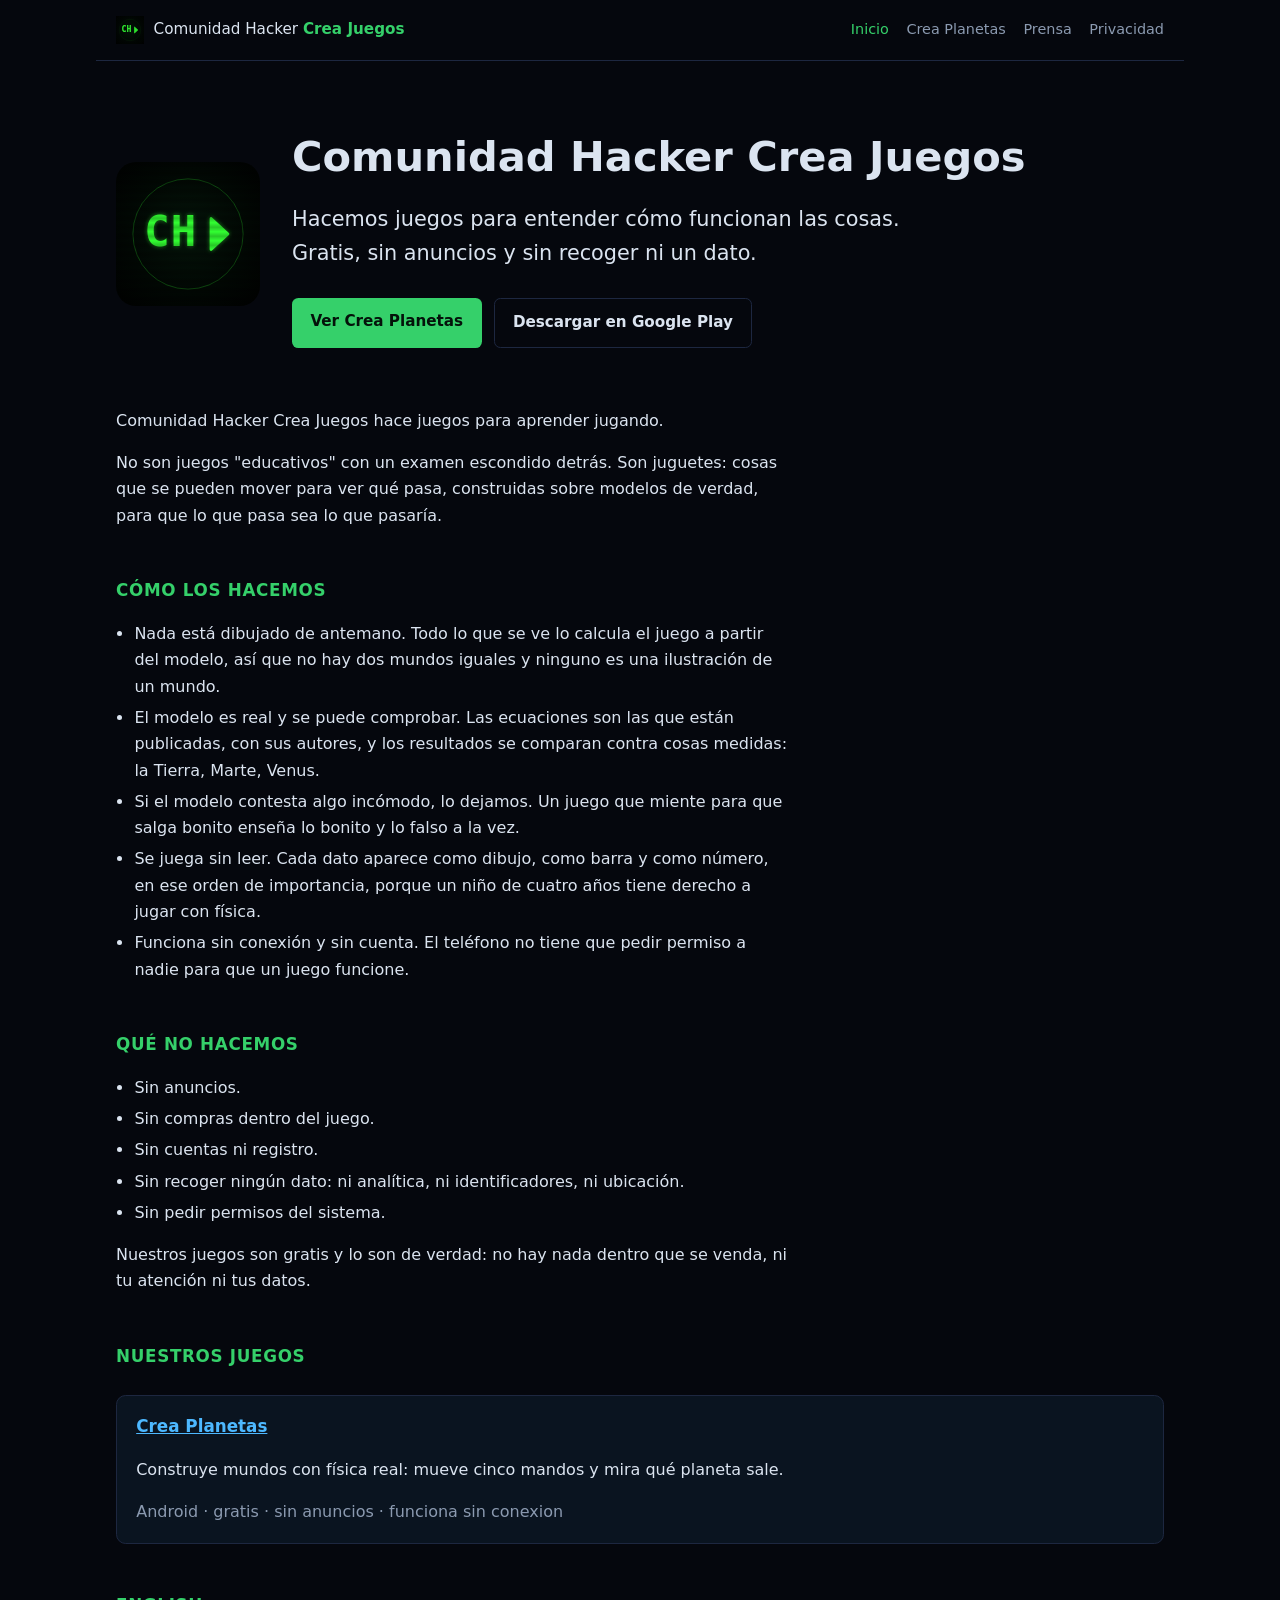
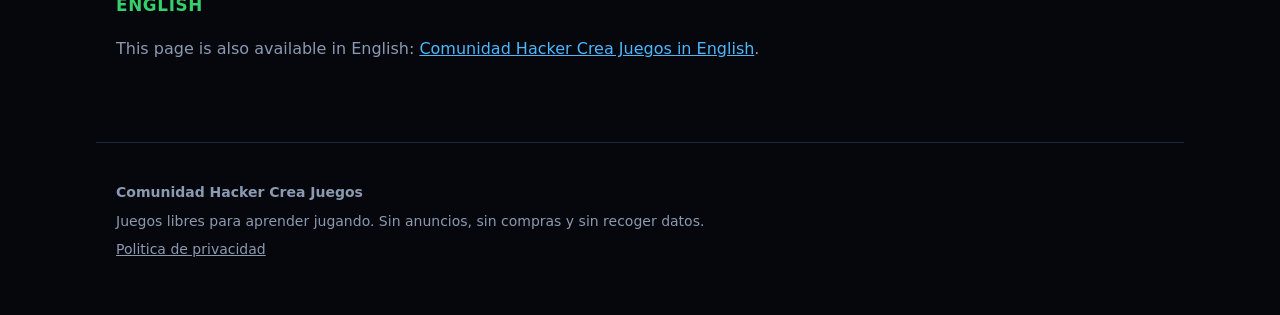
==== index.html @ 1a1ad1ff "initial commit" ====
<!doctype html>
<html lang="es">
<head>
<meta charset="utf-8">
<meta name="viewport" content="width=device-width, initial-scale=1">
<title>Comunidad Hacker Crea Juegos</title>
<meta name="description" content="Hacemos juegos para entender cómo funcionan las cosas. Gratis, sin anuncios y sin recoger ni un dato.">
<meta name="color-scheme" content="dark">

<link rel="icon" type="image/svg+xml" href="assets/icon.svg">
<link rel="stylesheet" href="assets/sitio.css">
<!--
  PAGINA GENERADA. No la edites a mano: "npm run sitio" la reescribe entera desde
  play/*.md en el repositorio del juego, y cualquier cambio hecho aqui se pierde en la
  siguiente generacion. Para cambiar un texto, cambialo en play/.
-->
</head>
<body>

<a class="salta" href="#principal">Ir al contenido</a>

<header class="barra">
  <a class="marca" href="index.html">
    <img src="assets/dev-logo.svg" alt="" width="28" height="28">
    <span>Comunidad Hacker <b>Crea Juegos</b></span>
  </a>
  <nav aria-label="Secciones">
    <a href="index.html" aria-current="page">Inicio</a>
    <a href="crea-planetas/index.html">Crea Planetas</a>
    <a href="prensa.html">Prensa</a>
    <a href="privacidad.html">Privacidad</a>
  </nav>
</header>

<main id="principal">

<div class="heroe">
  <img src="assets/dev-logo.svg" alt="Logotipo de Comunidad Hacker Crea Juegos">
  <div>
    <h1>Comunidad Hacker Crea Juegos</h1>
    <p class="reclamo">Hacemos juegos para entender cómo funcionan las cosas. Gratis, sin anuncios y sin recoger ni un dato.</p>
    <div class="botones">
      <a class="boton" href="crea-planetas/index.html">Ver Crea Planetas</a>
      <a class="boton secundario" href="https://play.google.com/store/apps/details?id=com.creaplanetas.app">Descargar en Google Play</a>
    </div>
  </div>
</div>

<section class="medida">
<p>Comunidad Hacker Crea Juegos hace juegos para aprender jugando.</p>
<p>No son juegos &quot;educativos&quot; con un examen escondido detrás. Son juguetes: cosas que se pueden mover para ver qué pasa, construidas sobre modelos de verdad, para que lo que pasa sea lo que pasaría.</p>
<h2>CÓMO LOS HACEMOS</h2>
<ul>
  <li>Nada está dibujado de antemano. Todo lo que se ve lo calcula el juego a partir del modelo, así que no hay dos mundos iguales y ninguno es una ilustración de un mundo.</li>
  <li>El modelo es real y se puede comprobar. Las ecuaciones son las que están publicadas, con sus autores, y los resultados se comparan contra cosas medidas: la Tierra, Marte, Venus.</li>
  <li>Si el modelo contesta algo incómodo, lo dejamos. Un juego que miente para que salga bonito enseña lo bonito y lo falso a la vez.</li>
  <li>Se juega sin leer. Cada dato aparece como dibujo, como barra y como número, en ese orden de importancia, porque un niño de cuatro años tiene derecho a jugar con física.</li>
  <li>Funciona sin conexión y sin cuenta. El teléfono no tiene que pedir permiso a nadie para que un juego funcione.</li>
</ul>
<h2>QUÉ NO HACEMOS</h2>
<ul>
  <li>Sin anuncios.</li>
  <li>Sin compras dentro del juego.</li>
  <li>Sin cuentas ni registro.</li>
  <li>Sin recoger ningún dato: ni analítica, ni identificadores, ni ubicación.</li>
  <li>Sin pedir permisos del sistema.</li>
</ul>
<p>Nuestros juegos son gratis y lo son de verdad: no hay nada dentro que se venda, ni tu atención ni tus datos.</p>
</section>

<h2>Nuestros juegos</h2>
<div class="rejilla">
  <article class="tarjeta">
    <h3><a href="crea-planetas/index.html">Crea Planetas</a></h3>
    <p>Construye mundos con física real: mueve cinco mandos y mira qué planeta sale.</p>
    <p class="apagado">Android · gratis · sin anuncios · funciona sin conexion</p>
  </article>
</div>

<h2>English</h2>
<section class="medida">
<p class="apagado">
  This page is also available in English:
  <a href="en/index.html">Comunidad Hacker Crea Juegos in English</a>.
</p>
</section>

</main>

<footer class="pie">
  <p><strong>Comunidad Hacker Crea Juegos</strong></p>
  <p>Juegos libres para aprender jugando. Sin anuncios, sin compras y sin recoger datos.</p>
  <p><a href="privacidad.html">Politica de privacidad</a></p>

</footer>

</body>
</html>
---- assets/sitio.css ----
/*
  Hoja de estilo del sitio de Comunidad Hacker Crea Juegos.

  GENERADA: la escribe tools/site/estilo.mjs desde el repositorio del juego. No editar aqui.

  Sin framework y sin fuentes externas, a proposito. Una tipografia de Google Fonts es una
  peticion a un tercero desde una pagina cuya politica de privacidad dice que no se contacta
  con ningun servidor: seria falso en la propia pagina que lo promete. `system-ui` es la
  fuente del aparato y no viaja por la red.

  La paleta es la de play/privacidad.html, que ya existia y ahora la comparten las dos.
*/

:root {
  --fondo: #05070d;
  --texto: #dbe4f0;
  --apagado: #8b9ab0;
  --verde: #35d06a;
  --enlace: #4db8ff;
  --panel: #0a1420;
  --borde: #1d2740;
  color-scheme: dark;
}

* { box-sizing: border-box; }

body {
  margin: 0;
  background: var(--fondo);
  color: var(--texto);
  font: 16px/1.65 system-ui, -apple-system, "Segoe UI", Roboto, sans-serif;
  -webkit-text-size-adjust: 100%;
}

img { max-width: 100%; height: auto; display: block; }
a { color: var(--enlace); }
code {
  background: #121a2a; padding: .1rem .35rem; border-radius: .25rem;
  font-size: .875em; word-break: break-word;
}

/* El enlace de salto solo aparece al tabular: sin el, quien navega con teclado tiene que
   recorrer la barra entera en cada pagina. */
.salta {
  position: absolute; left: -9999px;
  background: var(--verde); color: #05070d; padding: .6rem 1rem; border-radius: .3rem;
  font-weight: 600; text-decoration: none; z-index: 10;
}
.salta:focus { left: 1rem; top: 1rem; }

.barra {
  display: flex; flex-wrap: wrap; gap: .5rem 1.5rem;
  align-items: center; justify-content: space-between;
  max-width: 68rem; margin: 0 auto; padding: 1rem 1.25rem;
  border-bottom: 1px solid var(--borde);
}
.marca {
  display: flex; align-items: center; gap: .6rem;
  color: var(--texto); text-decoration: none; font-size: .95rem;
}
.marca b { color: var(--verde); font-weight: 600; }
.barra nav { display: flex; flex-wrap: wrap; gap: 1.1rem; font-size: .9rem; }
.barra nav a { color: var(--apagado); text-decoration: none; }
.barra nav a:hover { color: var(--texto); }
.barra nav a[aria-current="page"] { color: var(--verde); }

main { max-width: 68rem; margin: 0 auto; padding: 0 1.25rem 4rem; }

h1 { font-size: clamp(1.75rem, 5vw, 2.6rem); line-height: 1.15; margin: 2.5rem 0 .5rem; }
h2 {
  font-size: 1.05rem; letter-spacing: .04em; text-transform: uppercase;
  color: var(--verde); margin: 3rem 0 .75rem;
}
h3 { font-size: 1.05rem; margin: 2rem 0 .4rem; }
.reclamo { font-size: clamp(1.05rem, 2.5vw, 1.3rem); color: var(--texto); max-width: 40rem; }
.apagado { color: var(--apagado); }
.medida { max-width: 42rem; }

ul { padding-left: 1.15rem; }
li { margin: .3rem 0; }

/* Portada: el heroe lleva el icono grande y el reclamo al lado, y cae a una columna en
   moviles porque a 360 px el icono y el texto lado a lado dejan 12 caracteres por linea. */
.heroe {
  display: grid; gap: 2rem; align-items: center;
  grid-template-columns: minmax(0, 1fr);
  padding: 2rem 0 1rem;
}
@media (min-width: 46rem) { .heroe { grid-template-columns: 9rem minmax(0, 1fr); } }
.heroe img { border-radius: 1.25rem; width: 100%; max-width: 9rem; }

.botones { display: flex; flex-wrap: wrap; gap: .75rem; margin: 1.75rem 0; }
.boton {
  display: inline-block; padding: .7rem 1.15rem; border-radius: .4rem;
  text-decoration: none; font-weight: 600; font-size: .95rem;
  background: var(--verde); color: #04120a;
}
.boton.secundario {
  background: transparent; color: var(--texto);
  border: 1px solid var(--borde);
}
.boton:hover { filter: brightness(1.1); }

/* Tarjetas: la rejilla se autoajusta en vez de fijar columnas por ancho de pantalla, asi
   que anadir un segundo juego al catalogo no obliga a tocar el CSS. */
.rejilla {
  display: grid; gap: 1.25rem; margin: 1.5rem 0;
  grid-template-columns: repeat(auto-fit, minmax(min(100%, 17rem), 1fr));
}
.tarjeta {
  background: var(--panel); border: 1px solid var(--borde); border-radius: .6rem;
  padding: 1.1rem 1.2rem;
}
.tarjeta h3 { margin-top: 0; }
.tarjeta p:last-child { margin-bottom: 0; }

.destacado {
  border-left: 3px solid var(--verde); background: var(--panel);
  padding: .85rem 1rem; margin: 1.5rem 0; border-radius: 0 .35rem .35rem 0;
}

/* Galeria de capturas. Las imagenes son 16:9 y se declara `aspect-ratio` para que el hueco
   este reservado antes de que carguen: sin eso la pagina salta cada vez que llega una, que
   con ocho imagenes de un mega es todo el rato. */
.galeria { display: grid; gap: 1.5rem; margin: 1.5rem 0; }
@media (min-width: 46rem) { .galeria { grid-template-columns: 1fr 1fr; } }
.captura {
  background: var(--panel); border: 1px solid var(--borde);
  border-radius: .6rem; overflow: hidden;
}
.captura img { aspect-ratio: 16 / 9; background: #000; }
.captura figcaption { padding: .8rem 1rem 1rem; }
.captura strong { display: block; letter-spacing: .04em; font-size: .9rem; color: var(--verde); }
.captura span { display: block; color: var(--apagado); font-size: .875rem; margin-top: .2rem; }
.captura .datos {
  margin-top: .5rem; font-size: .8rem; color: var(--apagado);
  font-variant-numeric: tabular-nums;
}

table { border-collapse: collapse; width: 100%; margin: 1.25rem 0; font-size: .925rem; }
th, td { text-align: left; padding: .55rem .6rem; border-bottom: 1px solid var(--borde); vertical-align: top; }
th { color: var(--apagado); font-weight: 600; }

.pie {
  max-width: 68rem; margin: 0 auto; padding: 2rem 1.25rem 3rem;
  border-top: 1px solid var(--borde); color: var(--apagado); font-size: .875rem;
}
.pie a { color: var(--apagado); }
.pie p { margin: .35rem 0; }
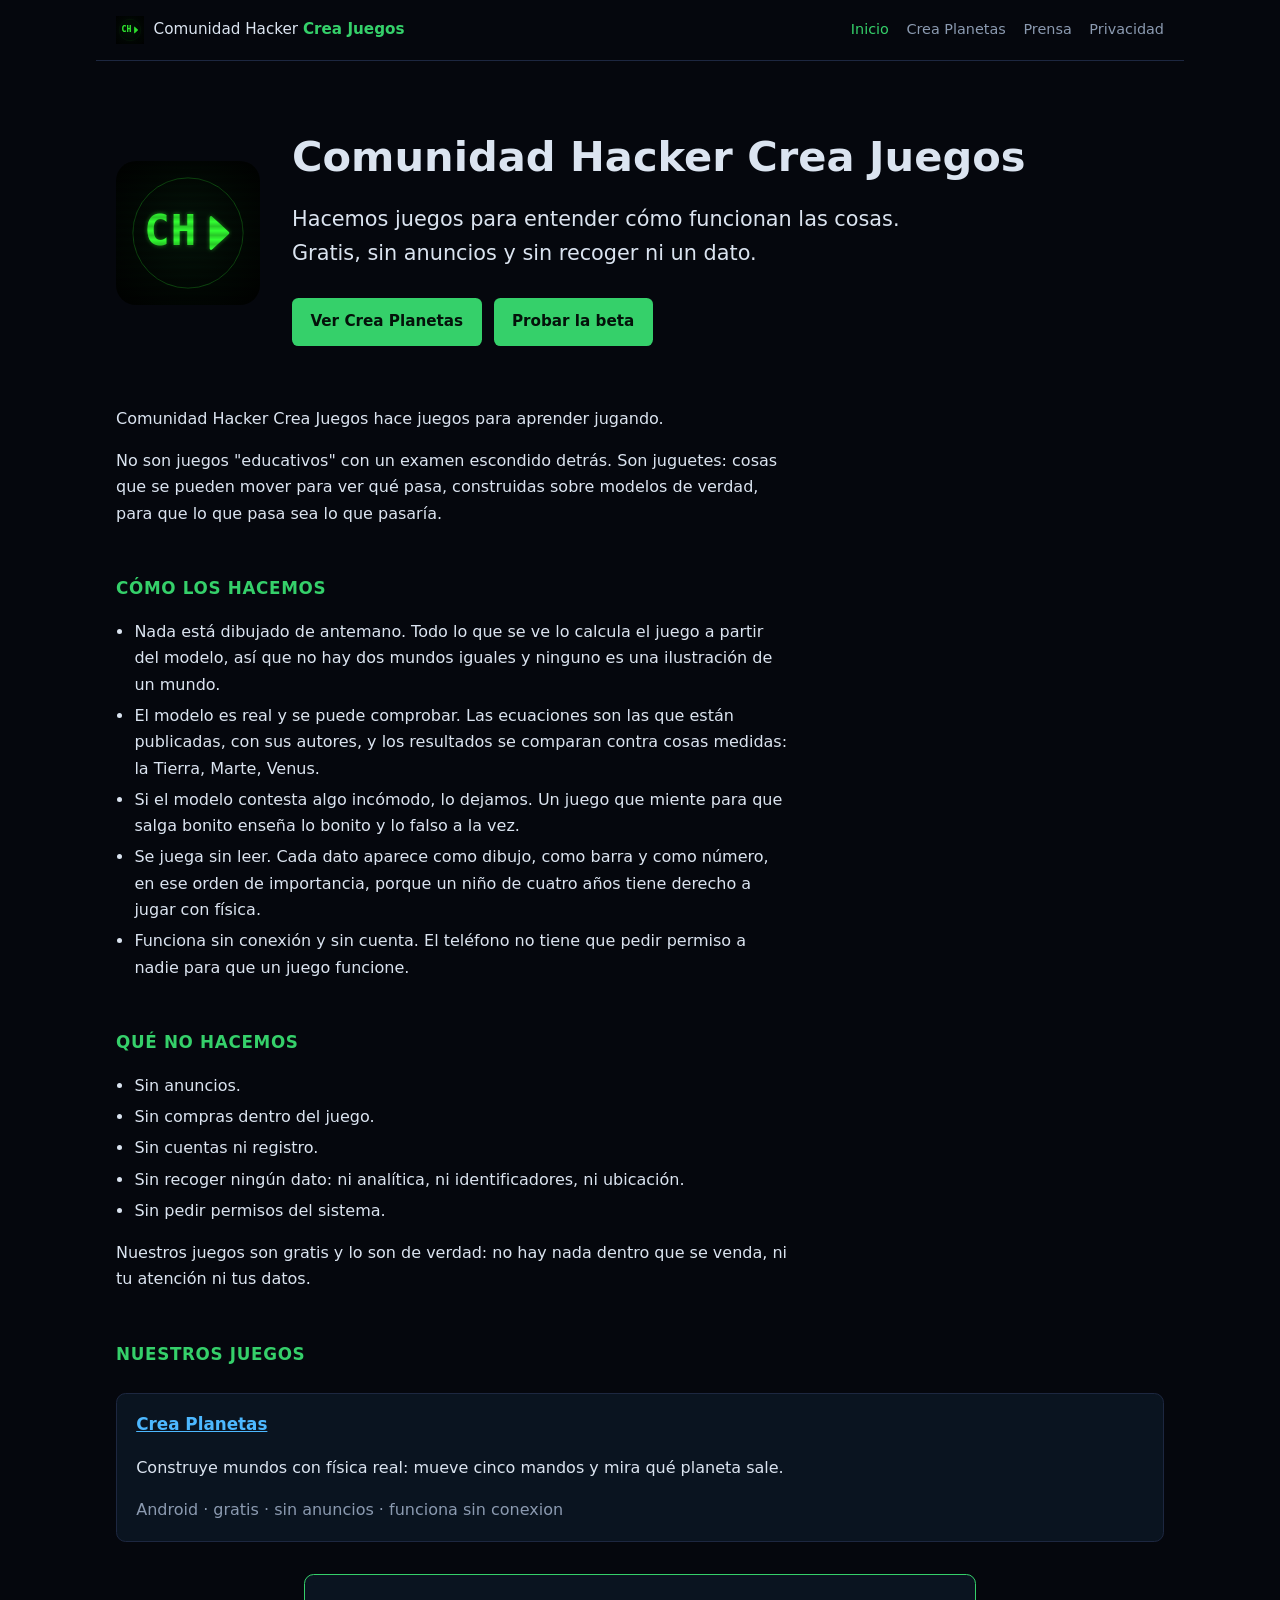
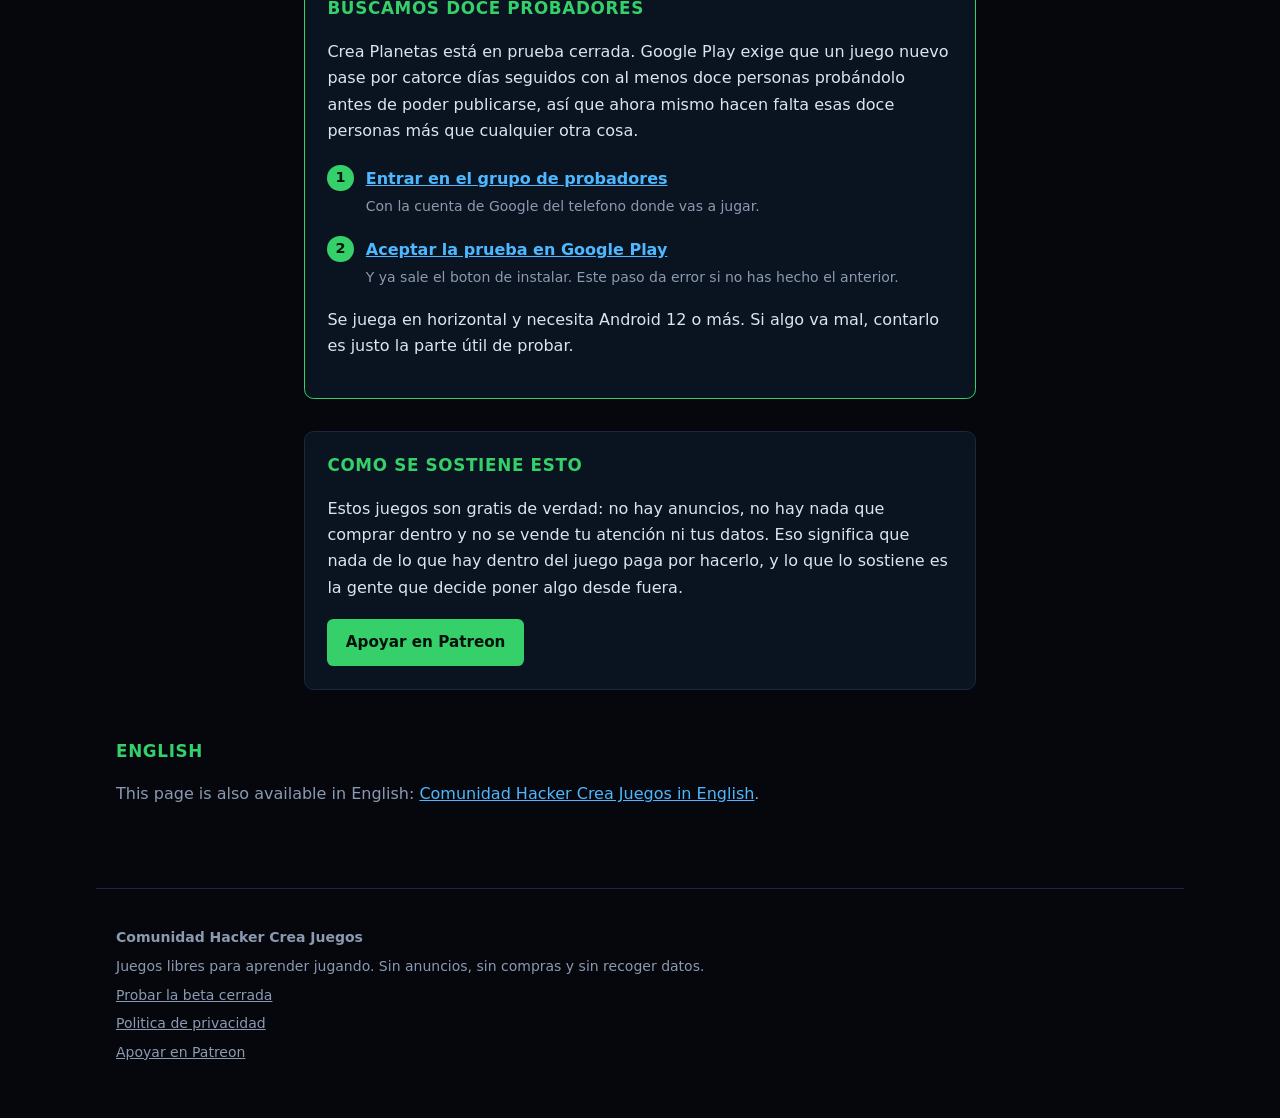
==== commit 26caa5cc: "Publicar el acceso a la beta cerrada en vez del boton de Play La ficha publica no existe todavia, as" ====
--- a/index.html
+++ b/index.html
@@ -6,9 +6,15 @@
 <title>Comunidad Hacker Crea Juegos</title>
 <meta name="description" content="Hacemos juegos para entender cómo funcionan las cosas. Gratis, sin anuncios y sin recoger ni un dato.">
 <meta name="color-scheme" content="dark">
-
+<link rel="canonical" href="https://comhackcreajuegos.com/index.html">
 <link rel="icon" type="image/svg+xml" href="assets/icon.svg">
 <link rel="stylesheet" href="assets/sitio.css">
+<meta property="og:type" content="website">
+<meta property="og:title" content="Comunidad Hacker Crea Juegos">
+<meta property="og:description" content="Hacemos juegos para entender cómo funcionan las cosas. Gratis, sin anuncios y sin recoger ni un dato.">
+<meta property="og:image" content="https://comhackcreajuegos.com/assets/dev-feature.png">
+<meta property="og:url" content="https://comhackcreajuegos.com/index.html">
+<meta name="twitter:card" content="summary_large_image">
 <!--
   PAGINA GENERADA. No la edites a mano: "npm run sitio" la reescribe entera desde
   play/*.md en el repositorio del juego, y cualquier cambio hecho aqui se pierde en la
@@ -41,7 +47,7 @@
     <p class="reclamo">Hacemos juegos para entender cómo funcionan las cosas. Gratis, sin anuncios y sin recoger ni un dato.</p>
     <div class="botones">
       <a class="boton" href="crea-planetas/index.html">Ver Crea Planetas</a>
-      <a class="boton secundario" href="https://play.google.com/store/apps/details?id=com.creaplanetas.app">Descargar en Google Play</a>
+      <a class="boton" href="crea-planetas/index.html#beta">Probar la beta</a>
     </div>
   </div>
 </div>
@@ -77,6 +83,30 @@
   </article>
 </div>
 
+<section class="beta medida">
+  <h2>Buscamos doce probadores</h2>
+<p>Crea Planetas está en prueba cerrada. Google Play exige que un juego nuevo pase por catorce días seguidos con al menos doce personas probándolo antes de poder publicarse, así que ahora mismo hacen falta esas doce personas más que cualquier otra cosa.</p>
+  <ol class="pasos">
+    <li>
+      <a href="https://groups.google.com/g/chcj">Entrar en el grupo de probadores</a>
+      <span>Con la cuenta de Google del telefono donde vas a jugar.</span>
+    </li>
+    <li>
+      <a href="https://play.google.com/apps/testing/com.creaplanetas.app">Aceptar la prueba en Google Play</a>
+      <span>Y ya sale el boton de instalar. Este paso da error si no has hecho el anterior.</span>
+    </li>
+  </ol>
+<p>Se juega en horizontal y necesita Android 12 o más. Si algo va mal, contarlo es justo la parte útil de probar.</p>
+</section>
+
+<section class="apoyo medida">
+  <h2>Como se sostiene esto</h2>
+<p>Estos juegos son gratis de verdad: no hay anuncios, no hay nada que comprar dentro y no se vende tu atención ni tus datos. Eso significa que nada de lo que hay dentro del juego paga por hacerlo, y lo que lo sostiene es la gente que decide poner algo desde fuera.</p>
+  <p class="botones">
+    <a class="boton" href="https://www.patreon.com/c/comunidadhacker">Apoyar en Patreon</a>
+  </p>
+</section>
+
 <h2>English</h2>
 <section class="medida">
 <p class="apagado">
@@ -90,7 +120,9 @@
 <footer class="pie">
   <p><strong>Comunidad Hacker Crea Juegos</strong></p>
   <p>Juegos libres para aprender jugando. Sin anuncios, sin compras y sin recoger datos.</p>
+  <p><a href="crea-planetas/index.html#beta">Probar la beta cerrada</a></p>
   <p><a href="privacidad.html">Politica de privacidad</a></p>
+  <p><a href="https://www.patreon.com/c/comunidadhacker">Apoyar en Patreon</a></p>
 
 </footer>
 
--- a/assets/sitio.css
+++ b/assets/sitio.css
@@ -141,6 +141,45 @@
 th, td { text-align: left; padding: .55rem .6rem; border-bottom: 1px solid var(--borde); vertical-align: top; }
 th { color: var(--apagado); font-weight: 600; }
 
+/* Llamada al apoyo. Se separa con un recuadro porque es lo unico de la pagina que pide algo:
+   mezclada con la prosa parece una frase mas y se lee sin verla, y disfrazada de anuncio
+   contradiria justo lo que el texto dice del juego. El borde verde es el mismo recurso que ya
+   usa `.destacado`, no un color nuevo. */
+.apoyo {
+  border: 1px solid var(--borde); background: var(--panel);
+  border-radius: .6rem; padding: 1.25rem 1.4rem 1.4rem; margin: 2rem auto;
+}
+.apoyo h2 { margin-top: 0; }
+.apoyo .botones { margin-top: 1.1rem; margin-bottom: 0; }
+
+/* Beta cerrada. Mismo recuadro que el apoyo pero con el borde verde encendido, porque no es
+   una peticion equivalente: sin doce probadores el juego no se puede publicar, asi que es lo
+   unico del sitio que bloquea de verdad. */
+.beta {
+  border: 1px solid var(--verde); background: var(--panel);
+  border-radius: .6rem; padding: 1.25rem 1.4rem 1.4rem; margin: 2rem auto;
+}
+.beta h2 { margin-top: 0; color: var(--verde); }
+
+/* Los dos pasos. Numerados y no con vinetas porque el ORDEN es obligatorio: el enlace de
+   aceptacion de Play da error si quien lo abre no esta antes en el grupo. La numeracion es
+   parte de la instruccion, no decoracion. */
+.pasos { list-style: none; padding: 0; margin: 1.25rem 0 0; counter-reset: paso; }
+.pasos li {
+  counter-increment: paso; position: relative;
+  padding: .1rem 0 .1rem 2.4rem; margin: 0 0 1rem;
+}
+.pasos li::before {
+  content: counter(paso);
+  position: absolute; left: 0; top: 0;
+  width: 1.65rem; height: 1.65rem; border-radius: 50%;
+  display: grid; place-items: center;
+  background: var(--verde); color: #06140b;
+  font-weight: 700; font-size: .9rem;
+}
+.pasos a { font-weight: 600; }
+.pasos span { display: block; color: var(--apagado); font-size: .875rem; margin-top: .15rem; }
+
 .pie {
   max-width: 68rem; margin: 0 auto; padding: 2rem 1.25rem 3rem;
   border-top: 1px solid var(--borde); color: var(--apagado); font-size: .875rem;
